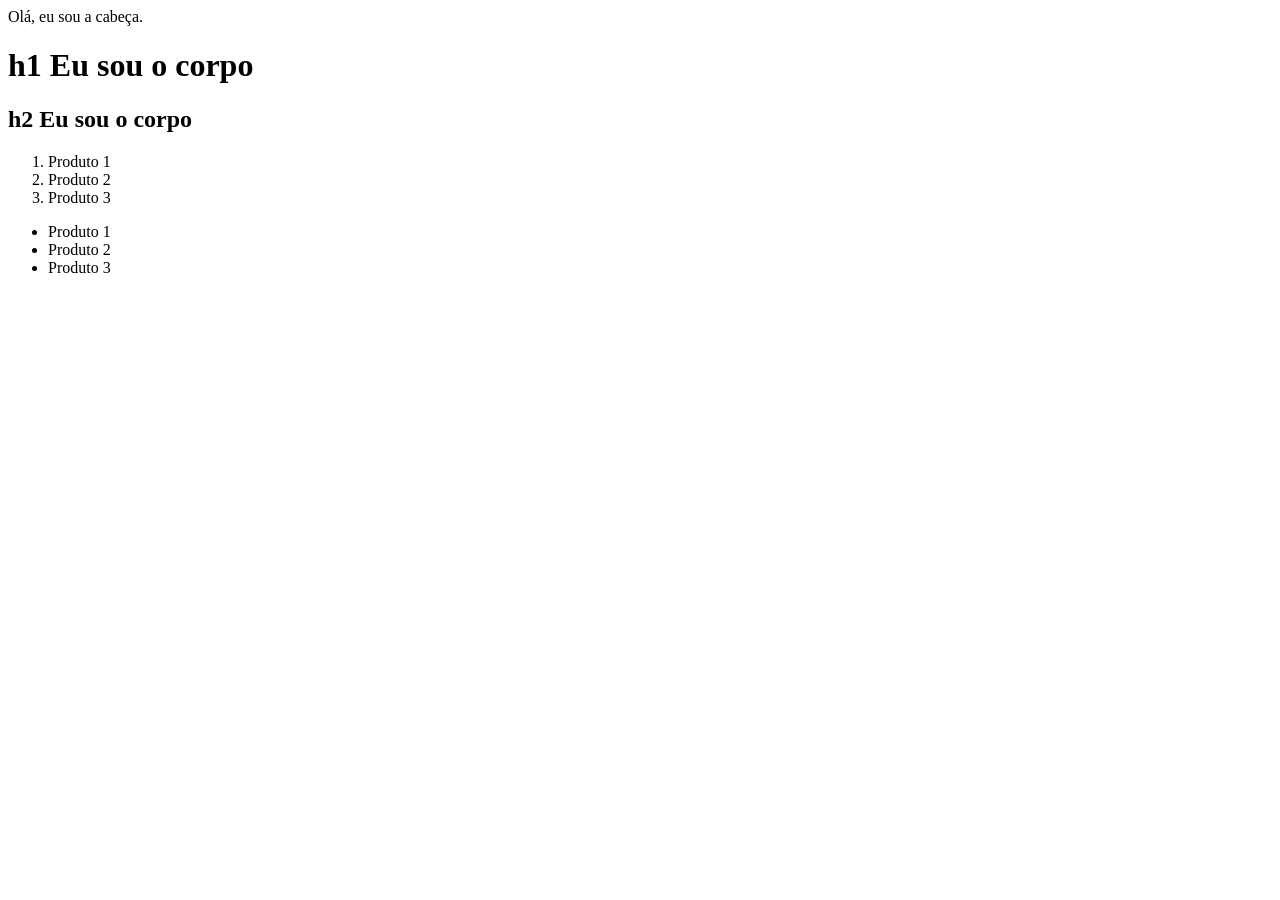
==== idex.html @ acdbc0a6 "featute: add index.html" ====
<html>
    <head>
        <tittle>
            Olá, eu sou a cabeça.
        </tittle>
    </head>
</html>
<body>
    <h1>h1 Eu sou o corpo</h1>
    <h2>h2 Eu sou o corpo</h2>
</body>
<ol>
    <li>Produto 1</li>
    <li>Produto 2</li>
    <li>Produto 3</li>
</ol>
<ul>
    <li>Produto 1</li>
    <li>Produto 2</li>
    <li>Produto 3</li>
</ul>
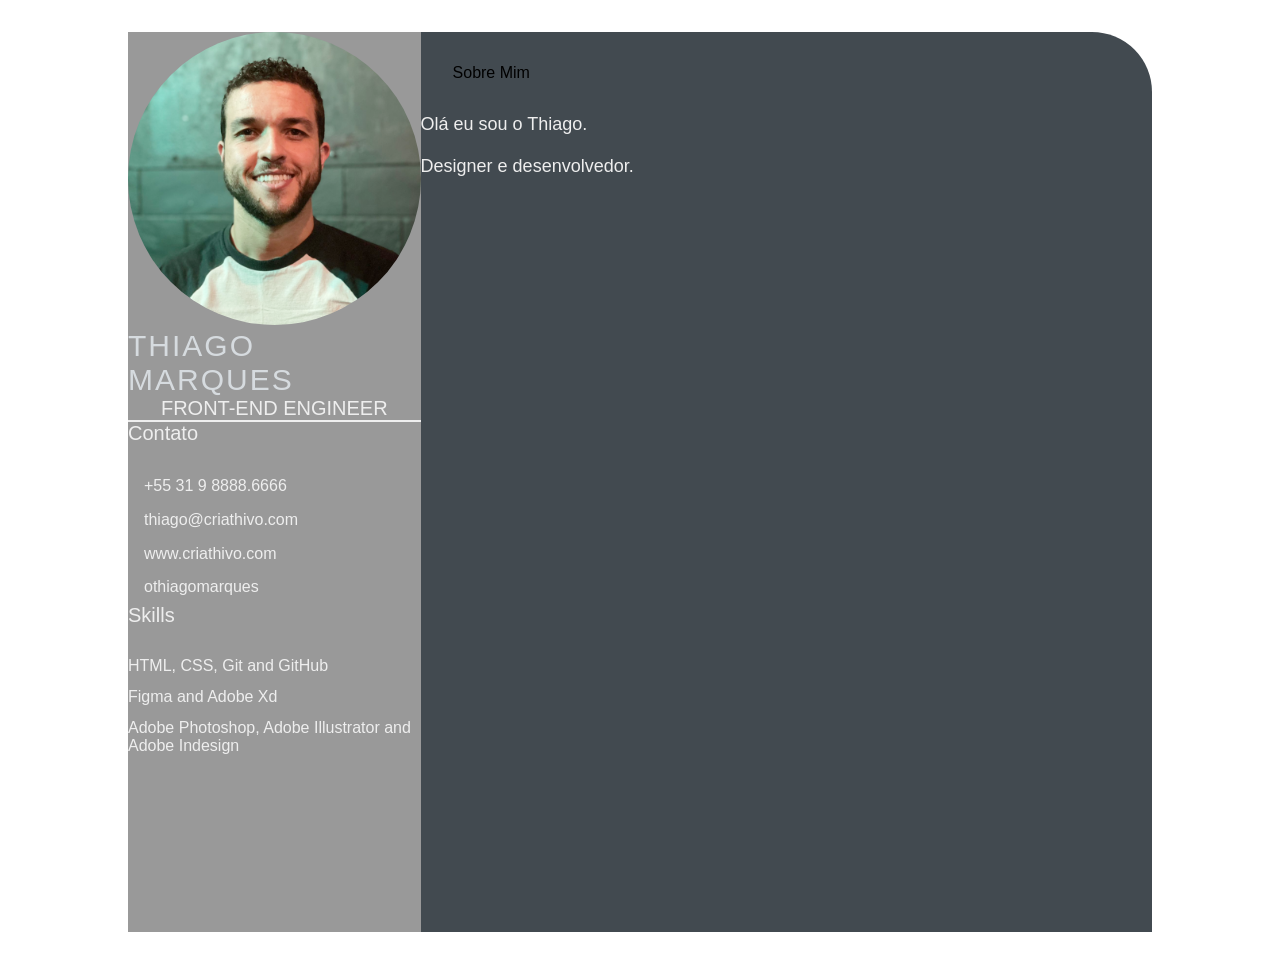
==== commit bcec84b1: "feature: updated index.html and add style.scc" ====
--- a/idex.html
+++ b/idex.html
@@ -1,21 +1,53 @@
-<html>
-    <head>
-        <tittle>
-            Olá, eu sou a cabeça.
-        </tittle>
-    </head>
-</html>
+<!DOCTYPE html>
+<html lang="en">
+<head>
+    <meta charset="UTF-8">
+    <meta http-equiv="X-UA-Compatible" content="IE=edge">
+    <meta name="viewport" content="width=device-width, initial-scale=1.0">
+    <title>Thiago Marques</title>
+
+    <link rel="stylesheet" href="style.css">
+
+</head>
 <body>
-    <h1>h1 Eu sou o corpo</h1>
-    <h2>h2 Eu sou o corpo</h2>
+    <main class="resume-contents">
+        <section class="left-section">
+        <section calss="left-section-contents">
+            <div class="profile">
+                <img class="profile-image" src="img/profile-image.jpg" alt="Profile image">
+                    <p class="name">Thiago Marques</p>
+                    <p class="profession">Front-end Engineer</p>
+            </div>
+            <div class="contact-info">
+                <p class="left-title">Contato</p>
+                <ul>
+                    <li><i class="fa fa-phone"></i>+55 31 9 8888.6666</li>
+                    <li><i class="fa fa-envelope"></i>thiago@criathivo.com</li>
+                    <li><i class="fa fa-globe"></i>www.criathivo.com</li>
+                    <li><i class="fa fa-github"></i>othiagomarques</li>
+                </ul>
+            </div>
+            <div class="skills">
+                <p class="left-title">Skills</p>
+                <ul>
+                    <li><p>HTML, CSS, Git and GitHub</p></li>
+                    <li><p>Figma and Adobe Xd</p></li>
+                    <li><p>Adobe Photoshop, Adobe Illustrator and Adobe Indesign</p></li>
+                <ul>
+            </div>
+        </section>
+        </section>
+        <section class="right-section">
+            <div class="right-section-contents">
+                <section class="about gap>
+                    <div class="right title">Sobre Mim</div>
+                    <p class="about-me-contents">
+                        Olá eu sou o Thiago. <br>
+                        <br> Designer e desenvolvedor.
+                    </p>
+                </section>
+            </div>
+        </section>
+    </main>
 </body>
-<ol>
-    <li>Produto 1</li>
-    <li>Produto 2</li>
-    <li>Produto 3</li>
-</ol>
-<ul>
-    <li>Produto 1</li>
-    <li>Produto 2</li>
-    <li>Produto 3</li>
-</ul>+</html>
--- a/style.css
+++ b/style.css
@@ -0,0 +1,103 @@
+* {
+    margin: 0;
+    padding: 0;
+    box-sizing: border-box;
+    list-style: none;
+    font-family: 'Roboto', sans-serif;
+}
+
+.resume-contents {
+    min-height: 100vh;
+    width: 80%;
+    margin: 2rem auto;
+    display: grid;
+    grid-template-columns: repeat(7, 1fr);
+}
+
+.left-section {
+    grid-column: span 2;
+    height: 100%;
+    background-color: #999999;
+}
+
+.right-section {
+    grid-column: span 5;
+    height: 100%;
+    background-color: #424a50;
+    border-radius: 0px 60px 0px 0px;
+}
+
+.left-section-contents{
+    padding: 2rem 2rem;
+}
+
+.profile {
+    width: 100%;
+    border-bottom: 2px solid #eeeeee;
+}
+
+.profile .profile-image {
+    width: 100%;
+    border-radius: 100%;
+}
+
+.name {
+    color: #D6DBDF;
+    font-size: 30px;
+    letter-spacing: 2px;
+    text-transform: uppercase;
+}
+
+.profession {
+    color: #eeeeee;
+    font-size: 20px;
+    text-transform: uppercase;
+    text-align: center;
+}
+
+/* .contact-info { border-bottom: 2px solid #1B2631; } */
+.left-title {
+    color: #eeeeee;
+    font-size: 20px;
+}
+
+.contact-info ul {
+    padding-top: 1.5rem;
+}
+
+.contact-info ul li,
+.references ul li {
+    padding: .4rem 0;
+    color: #eeeeee;
+}
+
+.contact-info ul li i,
+.references ul li i {
+    padding-right: 1rem;
+    font-size: 18px;
+    color: #eeeeee;
+}
+
+.skills ul {
+    padding-top: 1.5rem;
+}
+.skills ul li p {
+    padding: .4rem 0;
+    color: #eeeeee;
+}
+
+.right-section-contents {
+    padding: 2rem 2rem;
+}
+
+.right-title {
+    color: #eeeeee;
+}
+
+.gap {
+    padding-bottom: 2rem;
+}
+.about-me-contents {
+    font-size: 18px;
+    color: #eeeeee;
+}
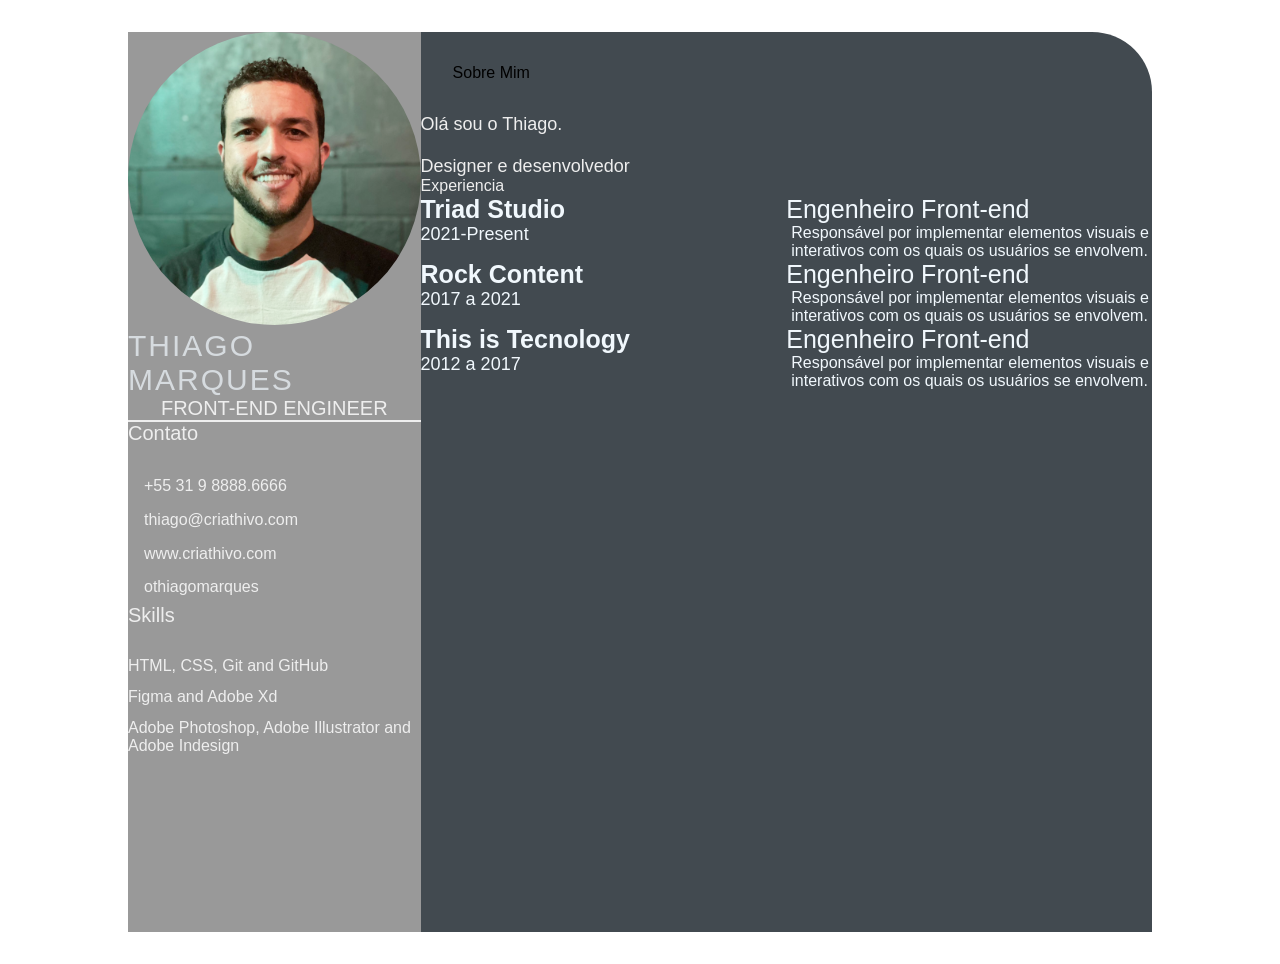
==== commit 77bf21e7: "feat-add-job-details" ====
--- a/idex.html
+++ b/idex.html
@@ -40,13 +40,47 @@
         <section class="right-section">
             <div class="right-section-contents">
                 <section class="about gap>
-                    <div class="right title">Sobre Mim</div>
+                    <div class="right-title">Sobre Mim</div>
                     <p class="about-me-contents">
-                        Olá eu sou o Thiago. <br>
-                        <br> Designer e desenvolvedor.
+                        Olá sou o Thiago.<br>
+                        <br> Designer e desenvolvedor
                     </p>
-                </section>
             </div>
+        <section class="experience gap">
+            <div class="right-title">Experiencia</div>
+            <div class="experience-contents">
+                <div class="exp-left">
+                    <p class="exp-company-name">Triad Studio</p>
+                    <p class="exp-time-period">2021-Present</p>
+                </div>
+                <div class="exp-right">
+                    <p class="exp-position">Engenheiro Front-end</p>
+                    <p class="exp-desc">
+                        Responsável por implementar elementos visuais e interativos com os quais os usuários se envolvem.
+                    </p>
+                </div>
+                <div class="exp-left">
+                    <p class="exp-company-name">Rock Content</p>
+                    <p class="exp-time-period">2017 a 2021</p>
+                </div>
+                <div class="exp-right">
+                    <p class="exp-position">Engenheiro Front-end</p>
+                    <p class="exp-desc">
+                        Responsável por implementar elementos visuais e interativos com os quais os usuários se envolvem.
+                    </p>
+                </div>
+                <div class="exp-left">
+                    <p class="exp-company-name">This is Tecnology</p>
+                    <p class="exp-time-period">2012 a 2017</p>
+                </div>
+                <div class="exp-right">
+                    <p class="exp-position">Engenheiro Front-end</p>
+                    <p class="exp-desc">
+                        Responsável por implementar elementos visuais e interativos com os quais os usuários se envolvem.
+                    </p>
+                </div>
+            </div>
+        </section>
         </section>
     </main>
 </body>
--- a/style.css
+++ b/style.css
@@ -100,4 +100,39 @@
 .about-me-contents {
     font-size: 18px;
     color: #eeeeee;
+}
+
+.experience-contents,
+.education-contents,
+.awards-contents {
+    display: grid;
+    grid-template-columns: repeat(2, 1fr);
+    padding-bottom: 2rem;
+    color: #F1F8FD;
+}
+
+.exp-company-name,
+.education-school-name,
+.awards-company-name {
+    font-size: 25px;
+    font-weight: bold;
+}
+
+.exp-time-period,
+.educationp-time-period,
+.awards-time-period {
+    font-size: 18px;
+}
+
+.exp-position,
+.education-subject,
+.awards-name {
+    font-size: 25px;
+}
+
+.exp-desc,
+.education-desc,
+.awards-desc {
+    font-size: 16px;
+    padding-left: 5px;
 }
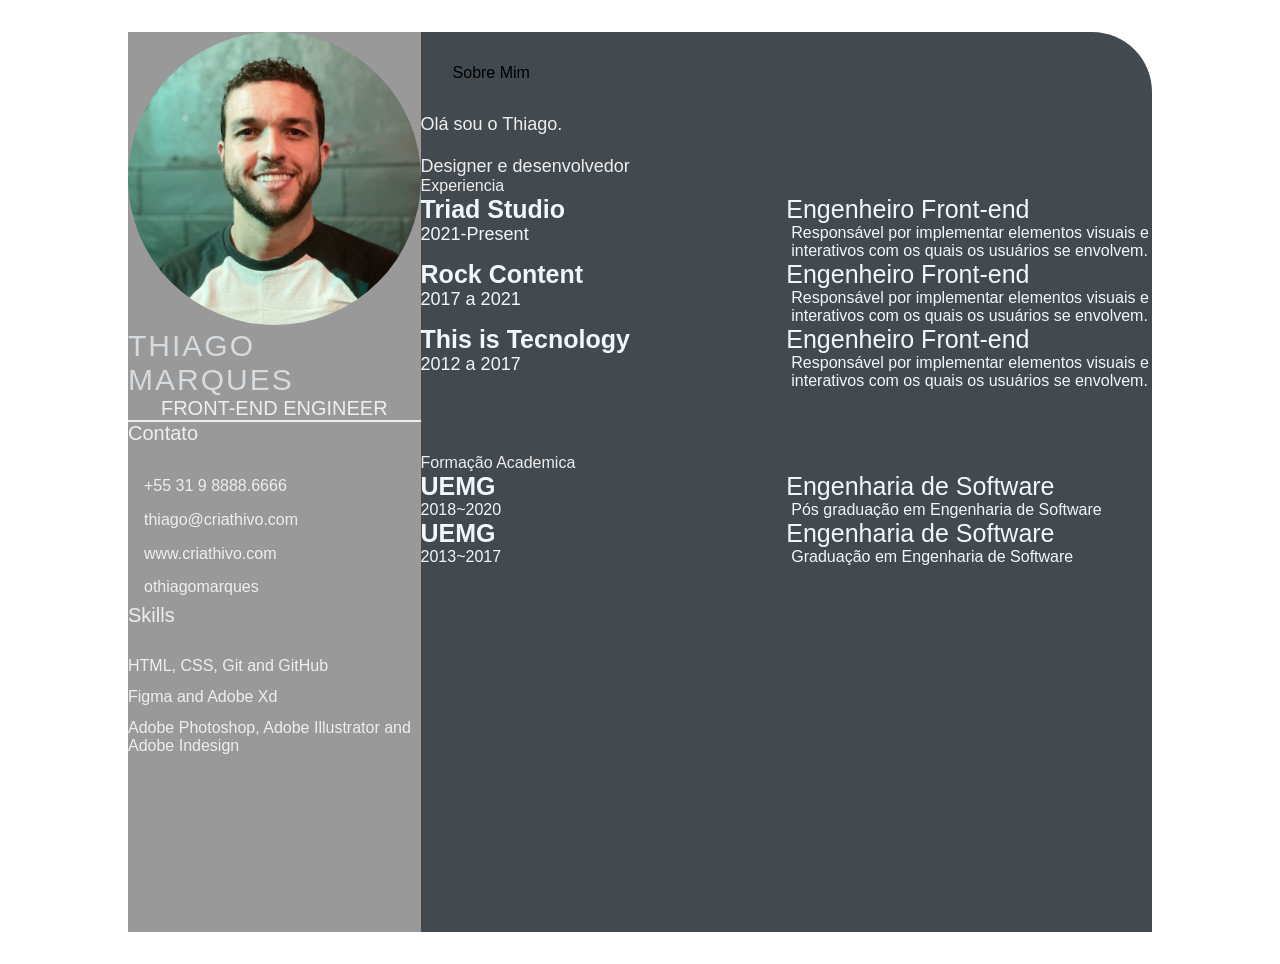
==== commit a8c841fa: "feat-updated-school-academy" ====
--- a/idex.html
+++ b/idex.html
@@ -1,5 +1,6 @@
 <!DOCTYPE html>
 <html lang="en">
+
 <head>
     <meta charset="UTF-8">
     <meta http-equiv="X-UA-Compatible" content="IE=edge">
@@ -9,79 +10,115 @@
     <link rel="stylesheet" href="style.css">
 
 </head>
+
 <body>
     <main class="resume-contents">
         <section class="left-section">
-        <section calss="left-section-contents">
-            <div class="profile">
-                <img class="profile-image" src="img/profile-image.jpg" alt="Profile image">
+            <section calss="left-section-contents">
+                <div class="profile">
+                    <img class="profile-image" src="img/profile-image.jpg" alt="Profile image">
                     <p class="name">Thiago Marques</p>
                     <p class="profession">Front-end Engineer</p>
-            </div>
-            <div class="contact-info">
-                <p class="left-title">Contato</p>
-                <ul>
-                    <li><i class="fa fa-phone"></i>+55 31 9 8888.6666</li>
-                    <li><i class="fa fa-envelope"></i>thiago@criathivo.com</li>
-                    <li><i class="fa fa-globe"></i>www.criathivo.com</li>
-                    <li><i class="fa fa-github"></i>othiagomarques</li>
-                </ul>
-            </div>
-            <div class="skills">
-                <p class="left-title">Skills</p>
-                <ul>
-                    <li><p>HTML, CSS, Git and GitHub</p></li>
-                    <li><p>Figma and Adobe Xd</p></li>
-                    <li><p>Adobe Photoshop, Adobe Illustrator and Adobe Indesign</p></li>
-                <ul>
-            </div>
-        </section>
+                </div>
+                <div class="contact-info">
+                    <p class="left-title">Contato</p>
+                    <ul>
+                        <li><i class="fa fa-phone"></i>+55 31 9 8888.6666</li>
+                        <li><i class="fa fa-envelope"></i>thiago@criathivo.com</li>
+                        <li><i class="fa fa-globe"></i>www.criathivo.com</li>
+                        <li><i class="fa fa-github"></i>othiagomarques</li>
+                    </ul>
+                </div>
+                <div class="skills">
+                    <p class="left-title">Skills</p>
+                    <ul>
+                        <li>
+                            <p>HTML, CSS, Git and GitHub</p>
+                        </li>
+                        <li>
+                            <p>Figma and Adobe Xd</p>
+                        </li>
+                        <li>
+                            <p>Adobe Photoshop, Adobe Illustrator and Adobe Indesign</p>
+                        </li>
+                        <ul>
+                </div>
+            </section>
         </section>
         <section class="right-section">
             <div class="right-section-contents">
                 <section class="about gap>
-                    <div class="right-title">Sobre Mim</div>
-                    <p class="about-me-contents">
-                        Olá sou o Thiago.<br>
-                        <br> Designer e desenvolvedor
-                    </p>
+                    <div class=" right-title">Sobre Mim
             </div>
-        <section class="experience gap">
-            <div class="right-title">Experiencia</div>
-            <div class="experience-contents">
-                <div class="exp-left">
-                    <p class="exp-company-name">Triad Studio</p>
-                    <p class="exp-time-period">2021-Present</p>
+            <p class="about-me-contents">
+                Olá sou o Thiago.<br>
+                <br> Designer e desenvolvedor
+            </p>
+            </div>
+            <section class="experience gap">
+                <div class="right-title">Experiencia</div>
+                <div class="experience-contents">
+                    <div class="exp-left">
+                        <p class="exp-company-name">Triad Studio</p>
+                        <p class="exp-time-period">2021-Present</p>
+                    </div>
+                    <div class="exp-right">
+                        <p class="exp-position">Engenheiro Front-end</p>
+                        <p class="exp-desc">
+                            Responsável por implementar elementos visuais e interativos com os quais os usuários se
+                            envolvem.
+                        </p>
+                    </div>
+                    <div class="exp-left">
+                        <p class="exp-company-name">Rock Content</p>
+                        <p class="exp-time-period">2017 a 2021</p>
+                    </div>
+                    <div class="exp-right">
+                        <p class="exp-position">Engenheiro Front-end</p>
+                        <p class="exp-desc">
+                            Responsável por implementar elementos visuais e interativos com os quais os usuários se
+                            envolvem.
+                        </p>
+                    </div>
+                    <div class="exp-left">
+                        <p class="exp-company-name">This is Tecnology</p>
+                        <p class="exp-time-period">2012 a 2017</p>
+                    </div>
+                    <div class="exp-right">
+                        <p class="exp-position">Engenheiro Front-end</p>
+                        <p class="exp-desc">
+                            Responsável por implementar elementos visuais e interativos com os quais os usuários se
+                            envolvem.
+                        </p>
+                    </div>
                 </div>
-                <div class="exp-right">
-                    <p class="exp-position">Engenheiro Front-end</p>
-                    <p class="exp-desc">
-                        Responsável por implementar elementos visuais e interativos com os quais os usuários se envolvem.
-                    </p>
+            </section class="education gap">
+                <div class="right-title">Formação Academica</div>
+                <div class="education-contents">
+                    <div class="education-left">
+                        <p class="education-school-name">UEMG</p>
+                        <p class="education-time-period">2018~2020</p>              
+                    </div>
+                    <div class="education-right">
+                        <p class="education-subject">Engenharia de Software</p>
+                        <p class="education-desc">
+                            Pós graduação em Engenharia de Software
+                        </p>
+                    </div>
+                    <div class="education-left">
+                        <p class="education-school-name">UEMG</p>
+                        <p class="education-time-period">2013~2017</p>              
+                    </div>
+                    <div class="education-right">
+                        <p class="education-subject">Engenharia de Software</p>
+                        <p class="education-desc">
+                            Graduação em Engenharia de Software
+                        </p>
+                    </div>
                 </div>
-                <div class="exp-left">
-                    <p class="exp-company-name">Rock Content</p>
-                    <p class="exp-time-period">2017 a 2021</p>
-                </div>
-                <div class="exp-right">
-                    <p class="exp-position">Engenheiro Front-end</p>
-                    <p class="exp-desc">
-                        Responsável por implementar elementos visuais e interativos com os quais os usuários se envolvem.
-                    </p>
-                </div>
-                <div class="exp-left">
-                    <p class="exp-company-name">This is Tecnology</p>
-                    <p class="exp-time-period">2012 a 2017</p>
-                </div>
-                <div class="exp-right">
-                    <p class="exp-position">Engenheiro Front-end</p>
-                    <p class="exp-desc">
-                        Responsável por implementar elementos visuais e interativos com os quais os usuários se envolvem.
-                    </p>
-                </div>
-            </div>
-        </section>
+            </section>
         </section>
     </main>
 </body>
+
 </html>
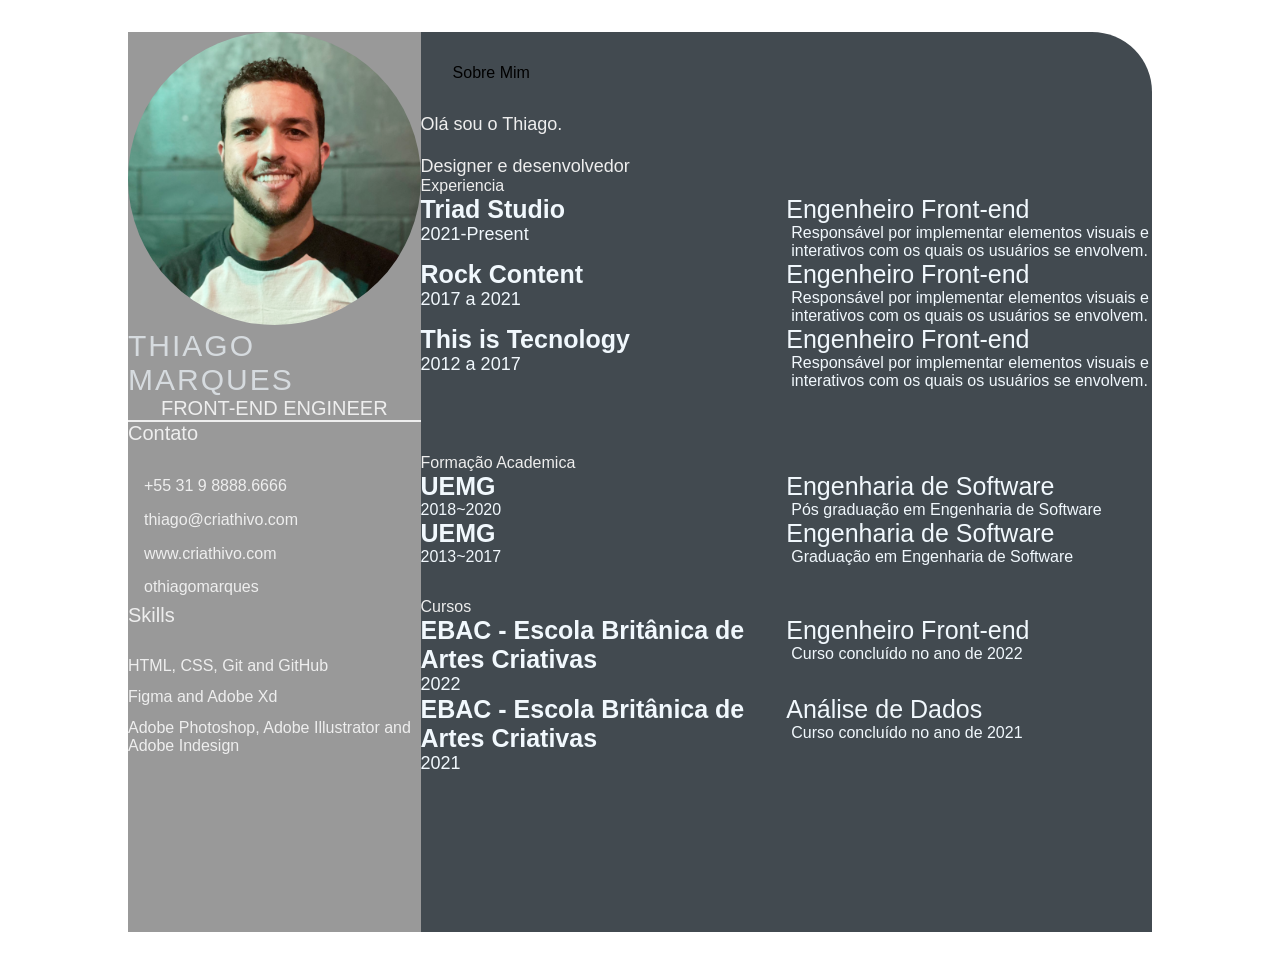
==== commit 7c60b725: "feat-updated-curses" ====
--- a/idex.html
+++ b/idex.html
@@ -116,7 +116,31 @@
                         </p>
                     </div>
                 </div>
-            </section>
+            <section class="awards gap">
+                <div class="right-title">Cursos</div>
+                <div class="awards-contents">
+                    <div class="awards-left">
+                    <p class="awards-company-name">EBAC - Escola Britânica de Artes Criativas</p>
+                    <p class="awards-time-period">2022</p>
+                </div>
+                <div class="awards-right">
+                    <p class="awards-name">Engenheiro Front-end</p>
+                    <p class="awards-desc">
+                        Curso concluído no ano de 2022
+                    </p>
+                </div>
+                <div class="awards-left">
+                    <p class="awards-company-name">EBAC - Escola Britânica de Artes Criativas</p>
+                    <p class="awards-time-period">2021</p>
+                </div>
+                <div class="awards-right">
+                    <p class="awards-name">Análise de Dados</p>
+                    <p class="awards-desc">
+                        Curso concluído no ano de 2021
+                    </p>
+                </div>
+                </div>
+            <section>
         </section>
     </main>
 </body>
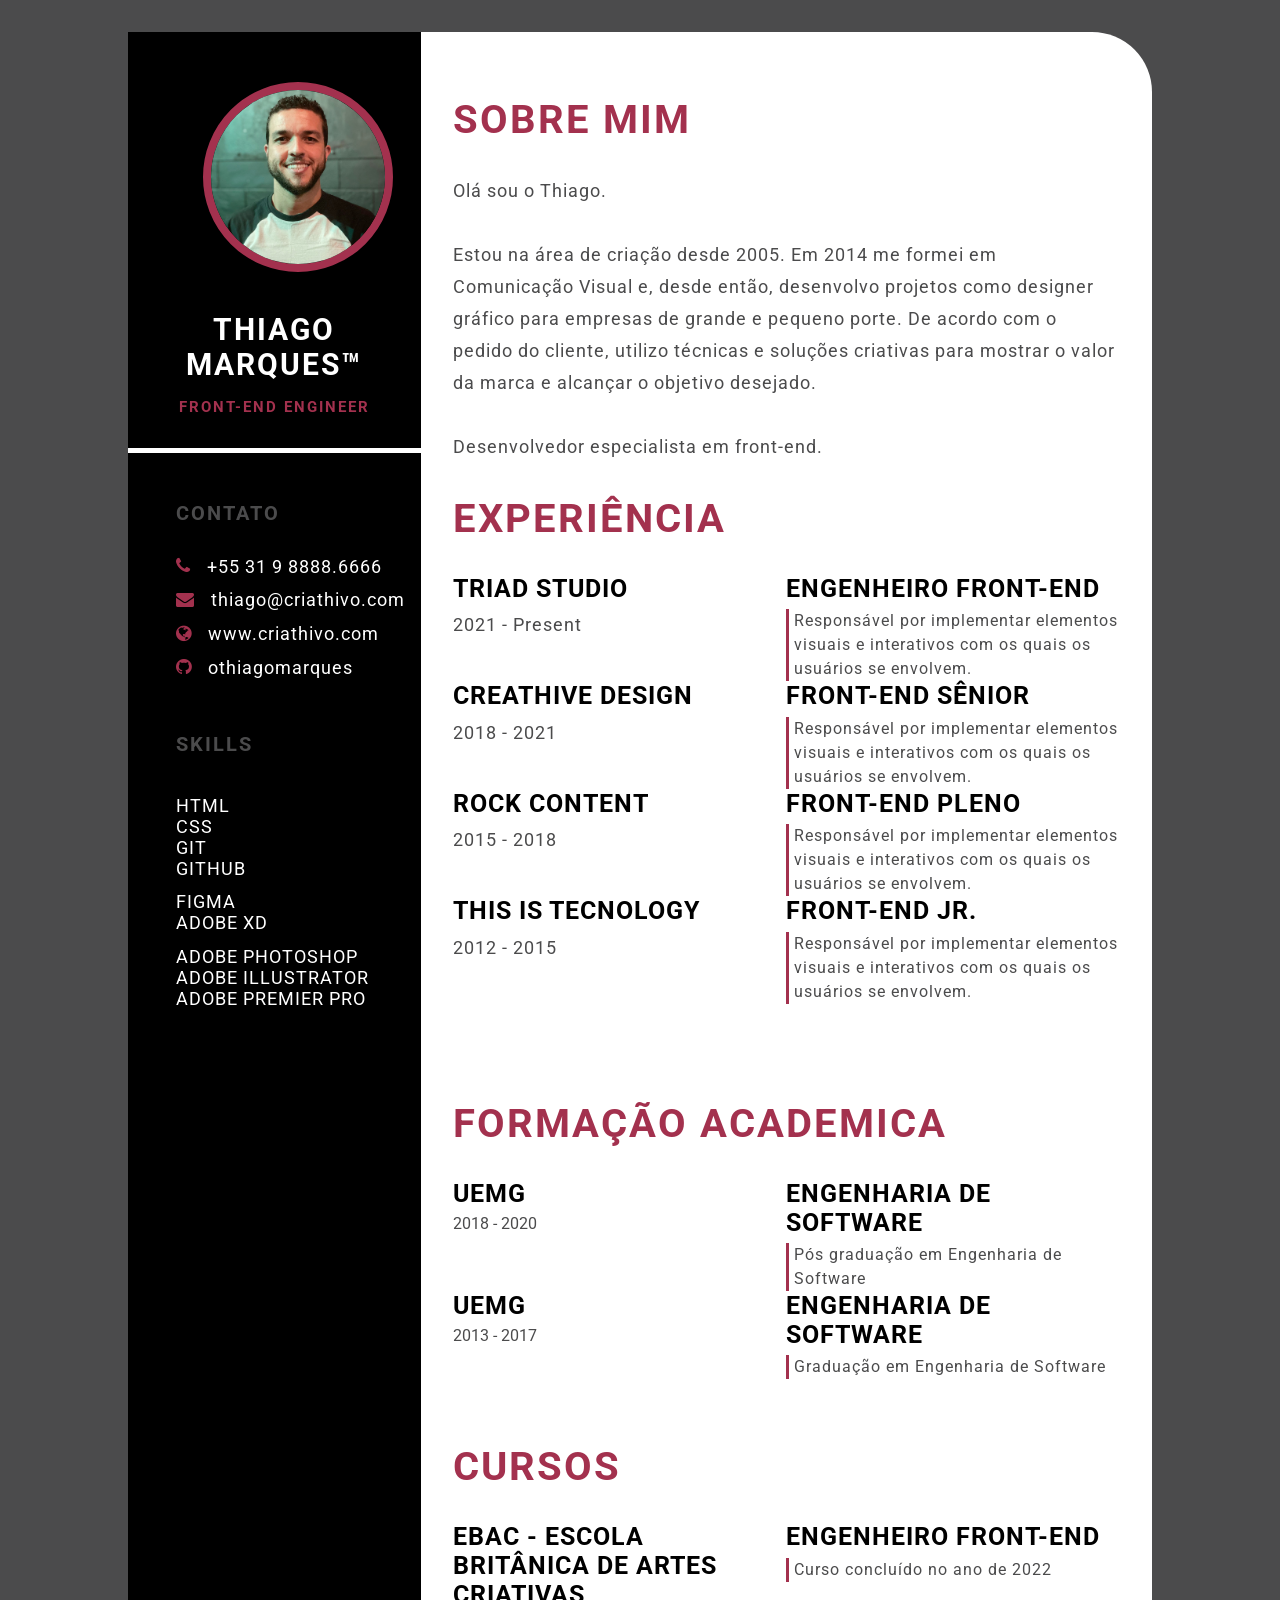
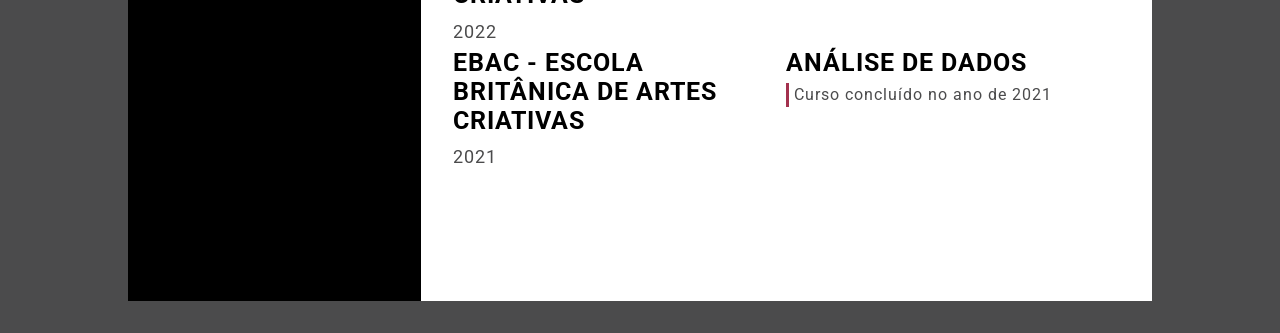
==== commit f6c4adcf: "feat-css-style" ====
--- a/idex.html
+++ b/idex.html
@@ -1,23 +1,29 @@
 <!DOCTYPE html>
 <html lang="en">
-
 <head>
     <meta charset="UTF-8">
     <meta http-equiv="X-UA-Compatible" content="IE=edge">
     <meta name="viewport" content="width=device-width, initial-scale=1.0">
-    <title>Thiago Marques</title>
+    <title>Thiago Marques™</title>
 
+    <!-- Google font  -->
+    <link rel="preconnect" href="https://fonts.googleapis.com">
+    <link rel="preconnect" href="https://fonts.gstatic.com" crossorigin>
+    <link href="https://fonts.googleapis.com/css2?family=Roboto:ital,wght@0,100;0,300;0,400;0,700;1,100;1,300;1,400;1,700&display=swap" rel="stylesheet">
+
+    <!-- font-awesome -->
+    <link rel="stylesheet" href="https://cdnjs.cloudflare.com/ajax/libs/font-awesome/4.7.0/css/font-awesome.min.css">
+
+    <!-- Custom CSS -->
     <link rel="stylesheet" href="style.css">
-
 </head>
-
 <body>
     <main class="resume-contents">
         <section class="left-section">
             <section calss="left-section-contents">
                 <div class="profile">
                     <img class="profile-image" src="img/profile-image.jpg" alt="Profile image">
-                    <p class="name">Thiago Marques</p>
+                    <p class="name">Thiago Marques™</p>
                     <p class="profession">Front-end Engineer</p>
                 </div>
                 <div class="contact-info">
@@ -33,34 +39,46 @@
                     <p class="left-title">Skills</p>
                     <ul>
                         <li>
-                            <p>HTML, CSS, Git and GitHub</p>
+                            <p>HTML
+                                <br>CSS
+                                <br>Git
+                                <br>GitHub</p>
                         </li>
                         <li>
-                            <p>Figma and Adobe Xd</p>
+                            <p>Figma
+                                <br>Adobe Xd</p>
                         </li>
                         <li>
-                            <p>Adobe Photoshop, Adobe Illustrator and Adobe Indesign</p>
+                            <p>Adobe Photoshop
+                                <br>Adobe Illustrator
+                                <br>Adobe Premier Pro</p>
                         </li>
                         <ul>
                 </div>
             </section>
         </section>
+
         <section class="right-section">
             <div class="right-section-contents">
-                <section class="about gap>
-                    <div class=" right-title">Sobre Mim
-            </div>
-            <p class="about-me-contents">
+                <section class="about gap">
+                    <div class="right-title">Sobre Mim</div>
+                    <p class="about-me-contents">
                 Olá sou o Thiago.<br>
-                <br> Designer e desenvolvedor
+                <br> Estou na área de criação desde 2005. Em 2014 me
+                formei em Comunicação Visual e, desde então, desenvolvo projetos como designer
+                gráfico para empresas de grande e pequeno porte. De acordo com o pedido do
+                cliente, utilizo técnicas e soluções criativas para mostrar o valor da marca e alcançar
+                o objetivo desejado.
+                <br>
+                <br>
+                Desenvolvedor especialista em front-end.  
             </p>
-            </div>
             <section class="experience gap">
-                <div class="right-title">Experiencia</div>
+                <div class="right-title">Experiência</div>
                 <div class="experience-contents">
                     <div class="exp-left">
                         <p class="exp-company-name">Triad Studio</p>
-                        <p class="exp-time-period">2021-Present</p>
+                        <p class="exp-time-period">2021 - Present</p>
                     </div>
                     <div class="exp-right">
                         <p class="exp-position">Engenheiro Front-end</p>
@@ -70,11 +88,22 @@
                         </p>
                     </div>
                     <div class="exp-left">
-                        <p class="exp-company-name">Rock Content</p>
-                        <p class="exp-time-period">2017 a 2021</p>
+                        <p class="exp-company-name">Creathive Design</p>
+                        <p class="exp-time-period">2018 - 2021</p>
                     </div>
                     <div class="exp-right">
-                        <p class="exp-position">Engenheiro Front-end</p>
+                        <p class="exp-position">Front-end Sênior</p>
+                        <p class="exp-desc">
+                            Responsável por implementar elementos visuais e interativos com os quais os usuários se
+                            envolvem.
+                        </p>
+                    </div>
+                    <div class="exp-left">
+                        <p class="exp-company-name">Rock Content</p>
+                        <p class="exp-time-period">2015 - 2018</p>
+                    </div>
+                    <div class="exp-right">
+                        <p class="exp-position">Front-end Pleno</p>
                         <p class="exp-desc">
                             Responsável por implementar elementos visuais e interativos com os quais os usuários se
                             envolvem.
@@ -82,10 +111,10 @@
                     </div>
                     <div class="exp-left">
                         <p class="exp-company-name">This is Tecnology</p>
-                        <p class="exp-time-period">2012 a 2017</p>
+                        <p class="exp-time-period">2012 - 2015</p>
                     </div>
                     <div class="exp-right">
-                        <p class="exp-position">Engenheiro Front-end</p>
+                        <p class="exp-position">Front-end Jr.</p>
                         <p class="exp-desc">
                             Responsável por implementar elementos visuais e interativos com os quais os usuários se
                             envolvem.
@@ -97,7 +126,7 @@
                 <div class="education-contents">
                     <div class="education-left">
                         <p class="education-school-name">UEMG</p>
-                        <p class="education-time-period">2018~2020</p>              
+                        <p class="education-time-period">2018 - 2020</p>              
                     </div>
                     <div class="education-right">
                         <p class="education-subject">Engenharia de Software</p>
@@ -107,7 +136,7 @@
                     </div>
                     <div class="education-left">
                         <p class="education-school-name">UEMG</p>
-                        <p class="education-time-period">2013~2017</p>              
+                        <p class="education-time-period">2013 - 2017</p>              
                     </div>
                     <div class="education-right">
                         <p class="education-subject">Engenharia de Software</p>
@@ -141,6 +170,7 @@
                 </div>
                 </div>
             <section>
+            </div>
         </section>
     </main>
 </body>
--- a/style.css
+++ b/style.css
@@ -6,6 +6,10 @@
     font-family: 'Roboto', sans-serif;
 }
 
+body {
+    background-color: #4B4B4C;
+}
+
 .resume-contents {
     min-height: 100vh;
     width: 80%;
@@ -17,81 +21,136 @@
 .left-section {
     grid-column: span 2;
     height: 100%;
-    background-color: #999999;
+    background-color: #000000;
 }
 
 .right-section {
     grid-column: span 5;
     height: 100%;
-    background-color: #424a50;
+    background-color: #ffffff;
     border-radius: 0px 60px 0px 0px;
 }
 
-.left-section-contents{
+.left-section-content{
     padding: 2rem 2rem;
 }
 
 .profile {
     width: 100%;
-    border-bottom: 2px solid #eeeeee;
+    border-bottom: 5px solid #ffffff;
 }
 
 .profile .profile-image {
-    width: 100%;
-    border-radius: 100%;
+    margin-left: 75px;
+    margin-right: 25px;
+    margin-bottom: 20px;
+    margin-top: 50px;
+    width: 65%;
+    border-radius: 50%;
+    border: 8px solid #A3314E;
 }
 
 .name {
-    color: #D6DBDF;
+    color: #ffffff;
     font-size: 30px;
     letter-spacing: 2px;
     text-transform: uppercase;
+    text-align: center;
+    font-weight: bold;
+    padding: 1rem 0;
 }
 
 .profession {
-    color: #eeeeee;
-    font-size: 20px;
+    color: #A3314E;
+    font-size: 15px;
     text-transform: uppercase;
     text-align: center;
+    letter-spacing: 2px;
+    font-weight: bold;
+    padding-bottom: 2rem;
 }
 
 /* .contact-info { border-bottom: 2px solid #1B2631; } */
 .left-title {
-    color: #eeeeee;
+    color: #4B4B4C;
     font-size: 20px;
+    letter-spacing: 2px;
+    text-transform: uppercase;
+    font-weight: bold;
+    display: flex;
+    align-items: center;
+    padding-top: 3rem;
+    padding-left: 3rem;
 }
 
 .contact-info ul {
     padding-top: 1.5rem;
+    padding-left: 3rem;
 }
 
 .contact-info ul li,
 .references ul li {
     padding: .4rem 0;
-    color: #eeeeee;
+    display: flex;
+    align-items: center;
+    color: #ffffff;
+    letter-spacing: 1px;
+    font-size: 18px;
 }
 
 .contact-info ul li i,
 .references ul li i {
     padding-right: 1rem;
     font-size: 18px;
-    color: #eeeeee;
+    color: #A3314E;
 }
 
 .skills ul {
-    padding-top: 1.5rem;
+    padding-top: 2rem;
 }
 .skills ul li p {
     padding: .4rem 0;
-    color: #eeeeee;
-}
+    padding-left: 3rem;
+    color: #ffffff;
+    font-size: 18px;
+    letter-spacing: 1px;
+    display: flex;
+    align-items: center;
+    text-transform: uppercase;
+}
+
+.referance-name {
+    padding-top: 1.5rem;
+    padding-bottom: .4rem;
+    font-size: 18px;
+    color: #000000;
+    letter-spacing: 1px;
+    text-transform: uppercase;
+}
+
+.referance-profession {
+    font-size: 16px;
+    color: #d6dbdfaf;
+    letter-spacing: 1px;
+    /* text-transform: uppercase; */
+    padding-bottom: .4rem;
+}
+
 
 .right-section-contents {
     padding: 2rem 2rem;
 }
 
 .right-title {
-    color: #eeeeee;
+    color: #A3314E;
+    font-size: 40px;
+    letter-spacing: 2px;
+    text-transform: uppercase;
+    font-weight: bold;
+    display: flex;
+    align-items: center;
+    padding: 2rem 0;
+    position: relative;
 }
 
 .gap {
@@ -99,7 +158,9 @@
 }
 .about-me-contents {
     font-size: 18px;
-    color: #eeeeee;
+    letter-spacing: 1px;
+    line-height: 2rem;
+    color: #4B4B4C;
 }
 
 .experience-contents,
@@ -108,7 +169,7 @@
     display: grid;
     grid-template-columns: repeat(2, 1fr);
     padding-bottom: 2rem;
-    color: #F1F8FD;
+    color: #4B4B4C;
 }
 
 .exp-company-name,
@@ -116,23 +177,124 @@
 .awards-company-name {
     font-size: 25px;
     font-weight: bold;
+    text-transform: uppercase;
+    letter-spacing: 1px;
+    color: #000000;
+    padding-bottom: .4rem;
 }
 
 .exp-time-period,
 .educationp-time-period,
 .awards-time-period {
     font-size: 18px;
+    letter-spacing: 1px;
+    line-height: 2rem;
 }
 
 .exp-position,
 .education-subject,
 .awards-name {
     font-size: 25px;
+    font-weight: bold;
+    text-transform: uppercase;
+    letter-spacing: 1px;
+    color: #000000;
+    padding-bottom: .4rem;
 }
 
 .exp-desc,
 .education-desc,
 .awards-desc {
     font-size: 16px;
+    letter-spacing: 1px;
+    line-height: 1.5rem;
+    border-left: 3px solid #A3314E;
     padding-left: 5px;
+}
+
+/* Media queries */
+@media screen and (max-width:780px) {
+    .experience-contents,
+    .education-contents,
+    .awards-contents {
+        grid-template-columns: repeat(1, 1fr);
+    }
+}
+
+@media screen and (max-width:780px) {
+    .left-section {
+        grid-column: span 3;
+    }
+    
+    .right-section {
+        grid-column: span 4;
+    }
+    
+}
+
+@media screen and (max-width:1200px) {
+    .resume-contents {
+        grid-template-columns: repeat(1, 1fr);
+    }
+}
+
+@media screen and (max-width:390px) {
+    .resume-contents {
+        width: 100%;
+        margin: 0 auto;
+    }
+
+    .name {
+        font-size: 20px;
+    }
+
+    .profession {
+        font-size: 18px;
+    }
+
+    .left-title {
+        font-size: 18px;
+    }
+
+    .right-title {
+        font-size: 18px;
+    }
+
+    .contact-info ul li,
+    .references ul li {
+        font-size: 12px;
+    }
+
+    .contact-info ul li i,
+    .references ul li i {
+        /* padding-right: 1rem; */
+        font-size: 12px;
+    }
+
+    .skills ul li p {
+        font-size: 12px;
+    }
+
+    .about-me-contents {
+        font-size: 16px;
+        line-height: 1.5rem;
+    }
+
+    .exp-company-name,
+    .education-school-name,
+    .awards-company-name {
+        font-size: 18px;
+    }
+
+    .exp-time-period,
+    .educationp-time-period,
+    .awards-time-period {
+        font-size: 16px;
+    }
+
+    .exp-position,
+    .education-subject,
+    .awards-name {
+        font-size: 18px;
+    }
 }
